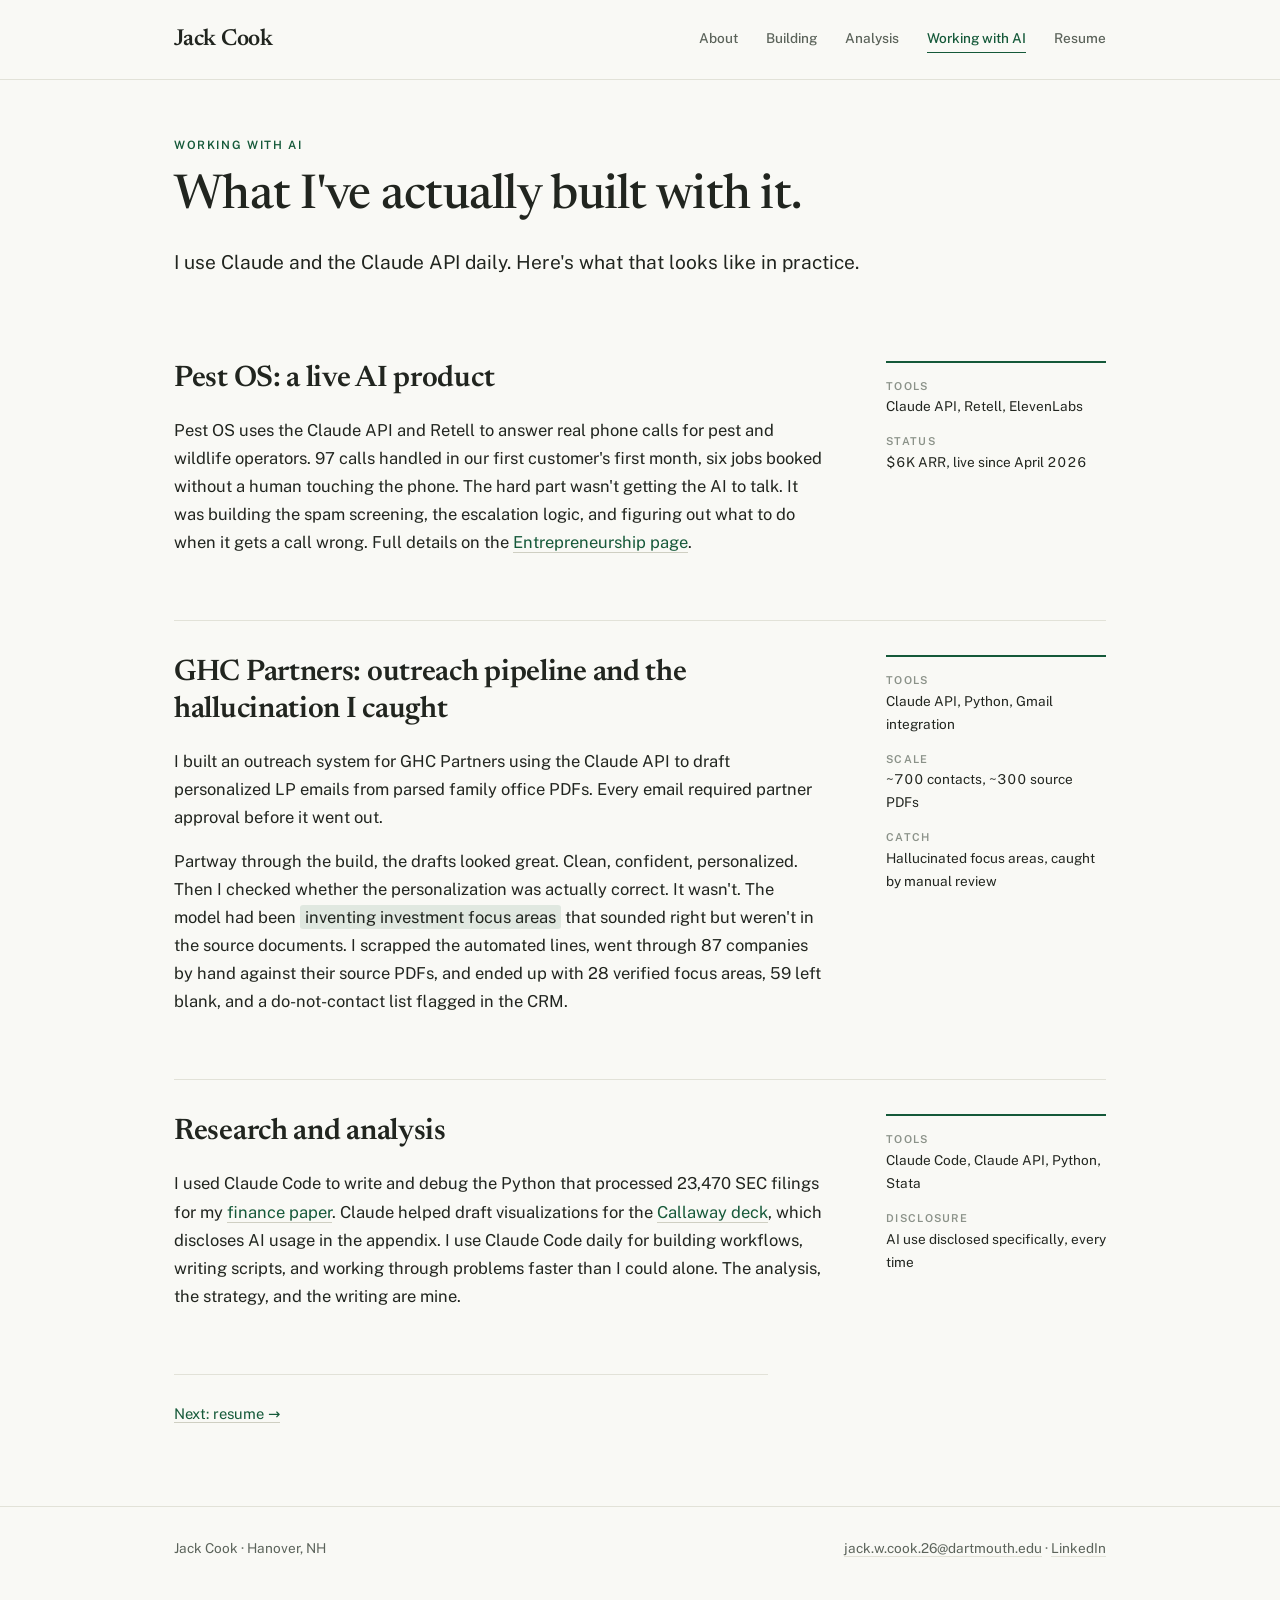
==== ai.html @ 406dd0a4 "Add scroll-reveal animations and recalibrate bold/highlight usage - New animation system: Intersecti" ====
<!DOCTYPE html>
<html lang="en">
<head>
<meta charset="UTF-8">
<meta name="viewport" content="width=device-width, initial-scale=1.0">
<title>Working with AI &middot; Jack Cook</title>
<meta name="description" content="How Jack Cook builds with AI, works with it, and thinks about deploying it: products, workflows, and judgment.">
<link rel="preconnect" href="https://fonts.googleapis.com">
<link rel="preconnect" href="https://fonts.gstatic.com" crossorigin>
<link href="https://fonts.googleapis.com/css2?family=Newsreader:opsz,wght@6..72,400;6..72,500;6..72,600&family=Public+Sans:wght@400;500;600&display=swap" rel="stylesheet">
<link rel="stylesheet" href="styles.css?v=11">
<script>document.documentElement.classList.add('js')</script>
</head>
<body>

<header class="site">
  <div class="site-inner">
    <a class="brand" href="index.html">Jack Cook</a>
    <nav class="main" aria-label="Main">
      <a href="index.html">About</a>
      <a href="building.html">Building</a>
      <a href="analysis.html">Analysis</a>
      <a href="ai.html" aria-current="page">Working with AI</a>
      <a href="resume.html">Resume</a>
    </nav>
  </div>
</header>

<main>
  <div class="wrap">

    <section>
      <p class="eyebrow">Working with AI</p>
      <h1>What I've actually built with it.</h1>
      <p class="lede">I use Claude and the Claude API daily. Here's what that looks like in practice.</p>
    </section>

    <section class="project reveal">
      <div class="body">
        <h2>Pest OS: a live AI product</h2>
        <p>Pest OS uses the Claude API and Retell to answer real phone calls for pest and wildlife operators. 97 calls handled in our first customer's first month, six jobs booked without a human touching the phone. The hard part wasn't getting the AI to talk. It was building the spam screening, the escalation logic, and figuring out what to do when it gets a call wrong. Full details on the <a href="building.html">Entrepreneurship page</a>.</p>
      </div>
      <dl class="facts">
        <dt>Tools</dt><dd>Claude API, Retell, ElevenLabs</dd>
        <dt>Status</dt><dd>$6K ARR, live since April 2026</dd>
      </dl>
    </section>

    <section class="project reveal">
      <div class="body">
        <h2>GHC Partners: outreach pipeline and the hallucination I caught</h2>
        <p>I built an outreach system for GHC Partners using the Claude API to draft personalized LP emails from parsed family office PDFs. Every email required partner approval before it went out.</p>
        <p>Partway through the build, the drafts looked great. Clean, confident, personalized. Then I checked whether the personalization was actually correct. It wasn't. The model had been <mark>inventing investment focus areas</mark> that sounded right but weren't in the source documents. I scrapped the automated lines, went through 87 companies by hand against their source PDFs, and ended up with 28 verified focus areas, 59 left blank, and a do-not-contact list flagged in the CRM.</p>
      </div>
      <dl class="facts">
        <dt>Tools</dt><dd>Claude API, Python, Gmail integration</dd>
        <dt>Scale</dt><dd>~700 contacts, ~300 source PDFs</dd>
        <dt>Catch</dt><dd>Hallucinated focus areas, caught by manual review</dd>
      </dl>
    </section>

    <section class="project reveal">
      <div class="body">
        <h2>Research and analysis</h2>
        <p>I used Claude Code to write and debug the Python that processed 23,470 SEC filings for my <a href="analysis.html">finance paper</a>. Claude helped draft visualizations for the <a href="analysis.html#callaway">Callaway deck</a>, which discloses AI usage in the appendix. I use Claude Code daily for building workflows, writing scripts, and working through problems faster than I could alone. The analysis, the strategy, and the writing are mine.</p>
      </div>
      <dl class="facts">
        <dt>Tools</dt><dd>Claude Code, Claude API, Python, Stata</dd>
        <dt>Disclosure</dt><dd>AI use disclosed specifically, every time</dd>
      </dl>
    </section>

    <p class="next"><a href="resume.html">Next: resume &rarr;</a></p>

  </div>
</main>

<footer class="site">
  <div class="foot-inner">
    <span>Jack Cook &middot; Hanover, NH</span>
    <span><a href="mailto:jack.w.cook.26@dartmouth.edu">jack.w.cook.26@dartmouth.edu</a> &middot; <a href="https://www.linkedin.com/in/jack-w-cook">LinkedIn</a></span>
  </div>
</footer>

<script src="main.js"></script>
</body>
</html>
---- styles.css ----
/* Jack Cook portfolio - shared styles */

:root{
  --paper:#F9F9F5;
  --paper-2:#F1F1EA;
  --ink:#21251F;
  --dim:#5B635A;
  --faint:#8B9289;
  --line:#E2E2D8;
  --line-strong:#CFCFC2;
  --green:#155939;
  --green-dark:#0F4129;
  --green-tint:rgba(21,89,57,.07);
  --serif:'Newsreader',Georgia,'Times New Roman',serif;
  --sans:'Public Sans',-apple-system,system-ui,sans-serif;
  --maxw:980px;
  --prose:66ch;
}

*{box-sizing:border-box;margin:0;padding:0}
html{-webkit-text-size-adjust:100%}
body{
  background:var(--paper);
  color:var(--ink);
  font-family:var(--sans);
  font-size:16.5px;
  line-height:1.7;
  -webkit-font-smoothing:antialiased;
}
::selection{background:var(--green-tint);color:var(--ink)}
img{display:block;max-width:100%}
a{color:var(--green);text-decoration:none;border-bottom:1px solid var(--line-strong);transition:border-color .15s,color .15s}
a:hover{color:var(--green-dark);border-bottom-color:var(--green)}
a:focus-visible{outline:2px solid var(--green);outline-offset:3px;border-radius:2px}

.wrap{max-width:var(--maxw);margin:0 auto;padding:0 24px}

/* ---------- header ---------- */
header.site{
  border-bottom:1px solid var(--line);
  background:var(--paper);
}
.site-inner{
  max-width:var(--maxw);margin:0 auto;padding:20px 24px;
  display:flex;align-items:center;justify-content:space-between;gap:16px;flex-wrap:wrap;
}
.brand{
  font-family:var(--serif);font-weight:600;font-size:1.45rem;letter-spacing:-.01em;
  color:var(--ink);border-bottom:none;
}
.brand:hover{color:var(--green-dark)}
nav.main{display:flex;gap:clamp(14px,3vw,28px);flex-wrap:wrap}
nav.main a{
  font-size:.85rem;font-weight:500;color:var(--dim);
  border-bottom:1px solid transparent;padding-bottom:2px;
}
nav.main a:hover{color:var(--ink);border-bottom-color:var(--line-strong)}
nav.main a[aria-current="page"]{color:var(--green);border-bottom-color:var(--green)}

/* ---------- structure ---------- */
main{padding:clamp(36px,5vw,56px) 0 32px}
section{margin-bottom:clamp(32px,4vw,48px)}
.eyebrow{
  font-size:.72rem;font-weight:600;letter-spacing:.14em;text-transform:uppercase;
  color:var(--green);margin-bottom:14px;
}
h1{
  font-family:var(--serif);font-weight:500;letter-spacing:-.015em;
  font-size:clamp(2rem,4.6vw,3rem);line-height:1.15;max-width:22ch;
  text-wrap:balance;
}
h2{
  font-family:var(--serif);font-weight:600;letter-spacing:-.01em;
  font-size:clamp(1.45rem,2.6vw,1.85rem);line-height:1.25;margin-bottom:18px;
}
h3{
  font-family:var(--sans);font-weight:600;font-size:1.02rem;margin:28px 0 8px;
}
p{max-width:var(--prose);margin-bottom:16px}
p.lede{
  font-size:clamp(1.05rem,1.6vw,1.2rem);color:var(--ink);line-height:1.65;
  margin-top:22px;
}
.muted{color:var(--dim)}
.small{font-size:.85rem;color:var(--dim)}
.section-sub{
  font-family:var(--serif);font-size:.95rem;font-style:italic;
  color:var(--dim);line-height:1.5;margin-top:-12px;margin-bottom:20px;
}
mark,.highlight{
  background:rgba(21,89,57,.11);color:var(--ink);
  padding:2px 5px;border-radius:3px;
  font-style:normal;font-weight:inherit;
}

hr.rule{border:none;border-top:1px solid var(--line);margin:8px 0}

/* ---------- about grid (professional + interests) ---------- */
.about-grid{
  display:grid;grid-template-columns:1fr 1fr;
  gap:clamp(28px,5vw,56px);
  margin-bottom:clamp(32px,4vw,48px);
}
.about-grid section{margin-bottom:0}
.about-grid p{max-width:none}

/* ---------- hero with headshot ---------- */
.hero-section{
  display:grid;grid-template-columns:1fr auto;gap:clamp(28px,5vw,56px);
  align-items:start;
}
.hero-text{min-width:0}
.headshot-wrap{
  flex-shrink:0;
  width:clamp(160px,20vw,240px);
  margin-top:16px;
}
.headshot{
  width:100%;aspect-ratio:1;object-fit:cover;
  border-radius:50%;
  border:3px solid var(--line);
  background:var(--paper-2);
}

/* ---------- slideshow ---------- */
.slideshow{
  position:relative;
  max-width:720px;
  margin:0 auto;
}
.slideshow-track{
  position:relative;
  overflow:hidden;
  border-radius:6px;
  border:1px solid var(--line);
  background:var(--paper-2);
}
.slide{
  display:none;
  animation:fadeIn .5s ease;
}
.slide.active{display:block}
.slide img{
  width:100%;aspect-ratio:3/2;object-fit:cover;
  display:block;
}
.slide figcaption{
  padding:12px 18px;
  font-size:.82rem;color:var(--dim);
  background:var(--paper);
  border-top:1px solid var(--line);
}
@keyframes fadeIn{
  from{opacity:0}
  to{opacity:1}
}
.slideshow-controls{
  display:flex;align-items:center;justify-content:center;
  gap:14px;margin-top:14px;
}
.slide-btn{
  background:none;border:1px solid var(--line-strong);
  width:36px;height:36px;min-width:36px;min-height:36px;border-radius:50%;
  color:var(--dim);cursor:pointer;
  display:inline-flex;align-items:center;justify-content:center;
  padding:0;margin:0;
  line-height:1;font-size:0;
  vertical-align:middle;
  flex-shrink:0;
  transition:border-color .15s,color .15s;
}
.slide-btn svg{display:block;flex-shrink:0}
.slide-btn:hover{border-color:var(--green);color:var(--green)}
.slide-dots{display:flex;gap:8px;align-items:center}
.dot{
  width:8px;height:8px;border-radius:50%;
  background:var(--line-strong);border:none;
  cursor:pointer;padding:0;
  line-height:0;font-size:0;
  transition:background .15s;
}
.dot.active{background:var(--green)}

/* ---------- project blocks with fact rail ---------- */
.project{
  display:grid;grid-template-columns:minmax(0,1fr) 220px;gap:clamp(28px,5vw,64px);
  padding-top:34px;
}
.project + .project{margin-top:40px;border-top:1px solid var(--line)}
.project .body{min-width:0}
.facts{
  align-self:start;
  border-top:2px solid var(--green);
  padding-top:14px;
  font-size:.85rem;
}
.facts dt{
  font-size:.68rem;font-weight:600;letter-spacing:.12em;text-transform:uppercase;
  color:var(--faint);margin-top:14px;
}
.facts dt:first-child{margin-top:0}
.facts dd{color:var(--ink);font-variant-numeric:tabular-nums}

/* ---------- project header ---------- */
.project-header{
  display:flex;align-items:center;gap:14px;flex-wrap:wrap;
  margin-bottom:8px;
}
.project-header h2{margin-bottom:0}
.project-badge{
  display:inline-block;
  font-size:.68rem;font-weight:600;letter-spacing:.08em;text-transform:uppercase;
  color:var(--green);
  background:var(--green-tint);
  padding:4px 10px;border-radius:3px;
}
.project-tagline{
  font-family:var(--serif);font-size:1.1rem;
  color:var(--dim);line-height:1.5;
  margin-bottom:20px;max-width:var(--prose);
}

/* ---------- feature image ---------- */
.feature-image{
  margin:28px 0;max-width:640px;
}
.feature-image img{
  width:100%;max-height:360px;object-fit:cover;
  border-radius:6px;
  border:1px solid var(--line);
  background:var(--paper-2);
}
.feature-image figcaption{
  font-size:.78rem;color:var(--dim);margin-top:8px;
  font-style:italic;
}

/* ---------- flow diagram ---------- */
.flow-diagram{
  margin:32px 0;padding:24px;
  background:var(--paper-2);border:1px solid var(--line);border-radius:6px;
}
.flow-diagram h3{margin:0 0 18px;font-size:.92rem}
.flow-steps{
  display:flex;align-items:flex-start;gap:0;
  overflow-x:auto;
}
.flow-step{
  flex:1;min-width:120px;text-align:center;
  padding:0 8px;
}
.flow-icon{
  width:36px;height:36px;border-radius:50%;
  background:var(--green);color:#fff;
  font-weight:600;font-size:.85rem;
  display:flex;align-items:center;justify-content:center;
  margin:0 auto 8px;
}
.flow-label{
  font-weight:600;font-size:.85rem;
  margin-bottom:4px;
}
.flow-detail{
  font-size:.75rem;color:var(--dim);line-height:1.4;
}
.flow-arrow{
  color:var(--faint);font-size:1.2rem;
  display:flex;align-items:center;
  padding-top:6px;flex-shrink:0;
}

/* ---------- bar chart ---------- */
.call-breakdown{
  margin:32px 0;padding:24px;
  background:var(--paper-2);border:1px solid var(--line);border-radius:6px;
}
.call-breakdown h3{margin:0 0 16px;font-size:.92rem}
.bar-chart{display:flex;flex-direction:column;gap:8px;margin-bottom:16px}
.bar-row{
  display:grid;grid-template-columns:140px 1fr 36px;
  align-items:center;gap:10px;
}
.bar-label{font-size:.78rem;color:var(--dim);text-align:right}
.bar-track{
  height:18px;background:var(--line);border-radius:3px;
  overflow:hidden;
}
.bar-fill{
  height:100%;background:var(--green);border-radius:3px;
  min-width:4px;
  transition:width .6s ease;
}
.bar-fill.booked{background:#2a7d4f}
.bar-fill.miss{background:#b5543a}
.bar-n{
  font-size:.78rem;font-weight:600;
  font-variant-numeric:tabular-nums;
  color:var(--ink);
}

/* ---------- differentiator cards ---------- */
.differentiators{margin-bottom:clamp(32px,4vw,48px)}
.diff-grid{
  display:grid;grid-template-columns:1fr 1fr;gap:18px;
  margin-top:8px;
}
.diff-card{
  padding:24px;
  background:var(--paper-2);border:1px solid var(--line);border-radius:6px;
  transition:border-color .2s,transform .25s ease,box-shadow .25s ease;
}
.diff-card:hover{
  border-color:var(--green);
  transform:translateY(-3px);
  box-shadow:0 6px 18px rgba(0,0,0,.06);
}
.diff-card h3{margin:0 0 8px;font-size:.95rem}
.diff-card p{font-size:.88rem;color:var(--dim);margin-bottom:0;line-height:1.55}

/* ---------- lists ---------- */
ul.plain{list-style:none;max-width:var(--prose)}
ul.plain li{
  padding:10px 0;border-bottom:1px solid var(--line);
}
ul.plain li:last-child{border-bottom:none}
ol.steps{max-width:var(--prose);margin:0 0 16px 20px}
ol.steps li{margin-bottom:10px}

/* ---------- pull quote ---------- */
blockquote{
  max-width:var(--prose);margin:26px 0;padding:4px 0 4px 22px;
  border-left:2px solid var(--green);
  font-family:var(--serif);font-size:1.08rem;line-height:1.6;color:var(--ink);
}
blockquote footer{
  font-family:var(--sans);font-size:.8rem;color:var(--dim);margin-top:10px;
}
blockquote.featured-quote{
  font-size:clamp(1.2rem,2vw,1.45rem);line-height:1.5;
  padding:20px 0 20px 28px;
  border-left:3px solid var(--green);
  margin:32px 0;
}
blockquote.featured-quote strong{
  color:var(--ink);font-weight:600;
}

/* ---------- doc links ---------- */
.doc{
  display:inline-block;margin-top:6px;
  font-weight:600;font-size:.92rem;
  border-bottom:1px solid var(--green);
}
.doc-big{
  font-size:.85rem;
  margin:0;
  padding:8px 18px;
  background:var(--green);color:#fff;
  border:none;border-radius:6px;
  transition:background .15s;
  font-weight:600;letter-spacing:.02em;
}
.doc-big:hover{background:var(--green-dark);color:#fff;border-bottom:none}

/* ---------- stat strip ---------- */
.stats{
  display:grid;grid-template-columns:repeat(auto-fit,minmax(150px,1fr));
  gap:1px;background:var(--line);border:1px solid var(--line);
  margin:26px 0;max-width:760px;
}
.stats div{background:var(--paper);padding:16px 18px}
.stats .n{
  font-family:var(--serif);font-size:1.5rem;font-weight:600;
  font-variant-numeric:tabular-nums;display:block;
}
.stats .l{font-size:.78rem;color:var(--dim);line-height:1.4;display:block;margin-top:2px}

/* ---------- photos ---------- */
.photos{
  display:grid;grid-template-columns:repeat(auto-fit,minmax(220px,1fr));
  gap:14px;margin-top:28px;
}
.photos figure{margin:0}
.photos img{
  width:100%;aspect-ratio:4/5;object-fit:cover;
  background:var(--paper-2);border:1px solid var(--line);
}
.photos figcaption{font-size:.78rem;color:var(--dim);margin-top:6px}

/* ---------- footer ---------- */
footer.site{
  border-top:1px solid var(--line);margin-top:32px;
  padding:30px 0 44px;
}
.foot-inner{
  max-width:var(--maxw);margin:0 auto;padding:0 24px;
  display:flex;justify-content:space-between;gap:18px;flex-wrap:wrap;
  font-size:.85rem;color:var(--dim);
}
.foot-inner a{color:var(--dim);border-bottom-color:var(--line)}
.foot-inner a:hover{color:var(--green-dark)}

/* ---------- next-page link ---------- */
p.next{
  margin-top:8px;padding-top:26px;border-top:1px solid var(--line);
  font-size:.92rem;
}

/* ---------- PDF preview ---------- */
.pdf-preview{
  margin:24px 0;border:1px solid var(--line);border-radius:6px;
  overflow:hidden;background:var(--paper-2);
}
.pdf-preview iframe{
  width:100%;height:600px;border:none;display:block;
}
.pdf-preview-label{
  padding:10px 18px;font-size:.78rem;color:var(--dim);
  border-top:1px solid var(--line);background:var(--paper);
}

/* ---------- scroll reveal ---------- */
.js .reveal{
  opacity:0;transform:translateY(26px);
  transition:opacity .7s ease-out,transform .7s ease-out;
}
.js .reveal.in-view{
  opacity:1;transform:translateY(0);
}
.js .stagger > *{
  opacity:0;transform:translateY(18px);
  transition:opacity .5s ease-out,transform .5s ease-out;
}
.js .stagger.in-view > *{opacity:1;transform:translateY(0)}
.js .stagger.in-view > :nth-child(1){transition-delay:.05s}
.js .stagger.in-view > :nth-child(2){transition-delay:.12s}
.js .stagger.in-view > :nth-child(3){transition-delay:.19s}
.js .stagger.in-view > :nth-child(4){transition-delay:.26s}
.js .stagger.in-view > :nth-child(5){transition-delay:.33s}
.js .stagger.in-view > :nth-child(6){transition-delay:.4s}
.js .stagger.in-view > :nth-child(7){transition-delay:.47s}

/* Hero entrance (auto-play on load) */
.hero-enter{animation:heroFade .8s ease-out both}
@keyframes heroFade{
  from{opacity:0;transform:translateY(20px)}
  to{opacity:1;transform:translateY(0)}
}
.headshot-enter{animation:headPop .9s ease-out .15s both}
@keyframes headPop{
  from{opacity:0;transform:scale(.88)}
  to{opacity:1;transform:scale(1)}
}

/* ---------- responsive ---------- */
@media (max-width:760px){
  .hero-section{grid-template-columns:1fr;text-align:left}
  .headshot-wrap{
    width:120px;margin:0 auto 20px;
    order:-1;
  }
  .project{grid-template-columns:1fr}
  .facts{
    border-top:1px solid var(--line);padding-top:16px;
    display:grid;grid-template-columns:1fr 1fr;gap:0 18px;
  }
  .facts dt{margin-top:12px}
  .about-grid{grid-template-columns:1fr}
  .diff-grid{grid-template-columns:1fr}
  .flow-steps{flex-wrap:wrap;gap:8px}
  .flow-arrow{display:none}
  .flow-step{min-width:0;flex:1 1 45%}
  .bar-row{grid-template-columns:100px 1fr 30px}
}

@media (prefers-reduced-motion:reduce){
  *{transition:none !important;animation:none !important}
  .js .reveal,.js .stagger > *{opacity:1 !important;transform:none !important}
}
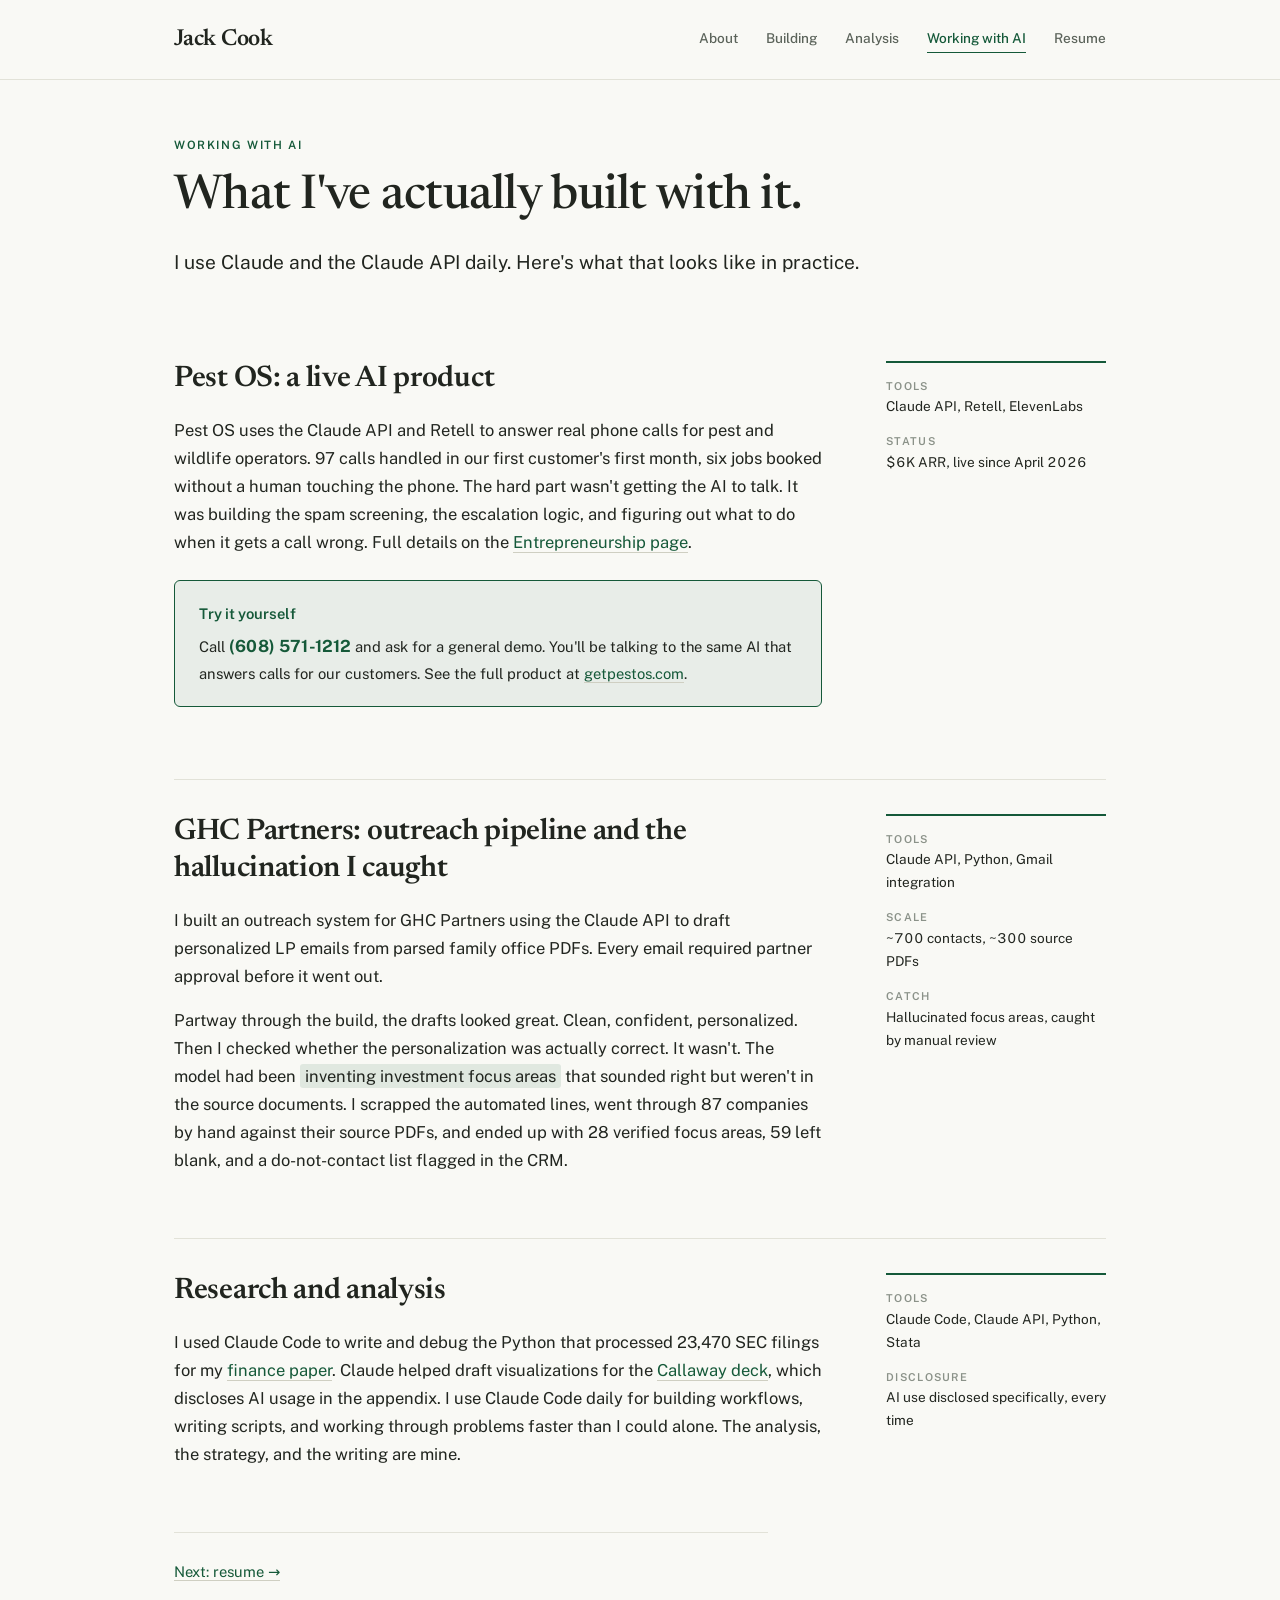
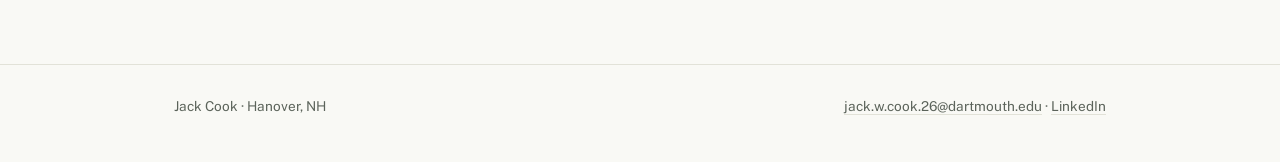
==== commit 765f3ea1: "Add live demo CTA to AI page with phone number and Pest OS link Call (608) 571-1212 for a general de" ====
--- a/ai.html
+++ b/ai.html
@@ -8,7 +8,7 @@
 <link rel="preconnect" href="https://fonts.googleapis.com">
 <link rel="preconnect" href="https://fonts.gstatic.com" crossorigin>
 <link href="https://fonts.googleapis.com/css2?family=Newsreader:opsz,wght@6..72,400;6..72,500;6..72,600&family=Public+Sans:wght@400;500;600&display=swap" rel="stylesheet">
-<link rel="stylesheet" href="styles.css?v=11">
+<link rel="stylesheet" href="styles.css?v=12">
 <script>document.documentElement.classList.add('js')</script>
 </head>
 <body>
@@ -39,6 +39,10 @@
       <div class="body">
         <h2>Pest OS: a live AI product</h2>
         <p>Pest OS uses the Claude API and Retell to answer real phone calls for pest and wildlife operators. 97 calls handled in our first customer's first month, six jobs booked without a human touching the phone. The hard part wasn't getting the AI to talk. It was building the spam screening, the escalation logic, and figuring out what to do when it gets a call wrong. Full details on the <a href="building.html">Entrepreneurship page</a>.</p>
+        <div class="try-it">
+          <h3>Try it yourself</h3>
+          <p>Call <a href="tel:+16085711212"><strong>(608) 571-1212</strong></a> and ask for a general demo. You'll be talking to the same AI that answers calls for our customers. See the full product at <a href="https://www.getpestos.com" target="_blank" rel="noopener">getpestos.com</a>.</p>
+        </div>
       </div>
       <dl class="facts">
         <dt>Tools</dt><dd>Claude API, Retell, ElevenLabs</dd>
--- a/styles.css
+++ b/styles.css
@@ -233,6 +233,17 @@
 .feature-image figcaption{
   font-size:.78rem;color:var(--dim);margin-top:8px;
   font-style:italic;
+}
+
+/* ---------- try-it CTA ---------- */
+.try-it{
+  margin:24px 0;padding:20px 24px;
+  background:var(--green-tint);border:1px solid var(--green);border-radius:6px;
+}
+.try-it h3{margin:0 0 6px;font-size:.92rem;color:var(--green)}
+.try-it p{font-size:.92rem;margin-bottom:0}
+.try-it a[href^="tel"]{
+  border-bottom:none;font-size:1.05rem;letter-spacing:.01em;
 }
 
 /* ---------- flow diagram ---------- */
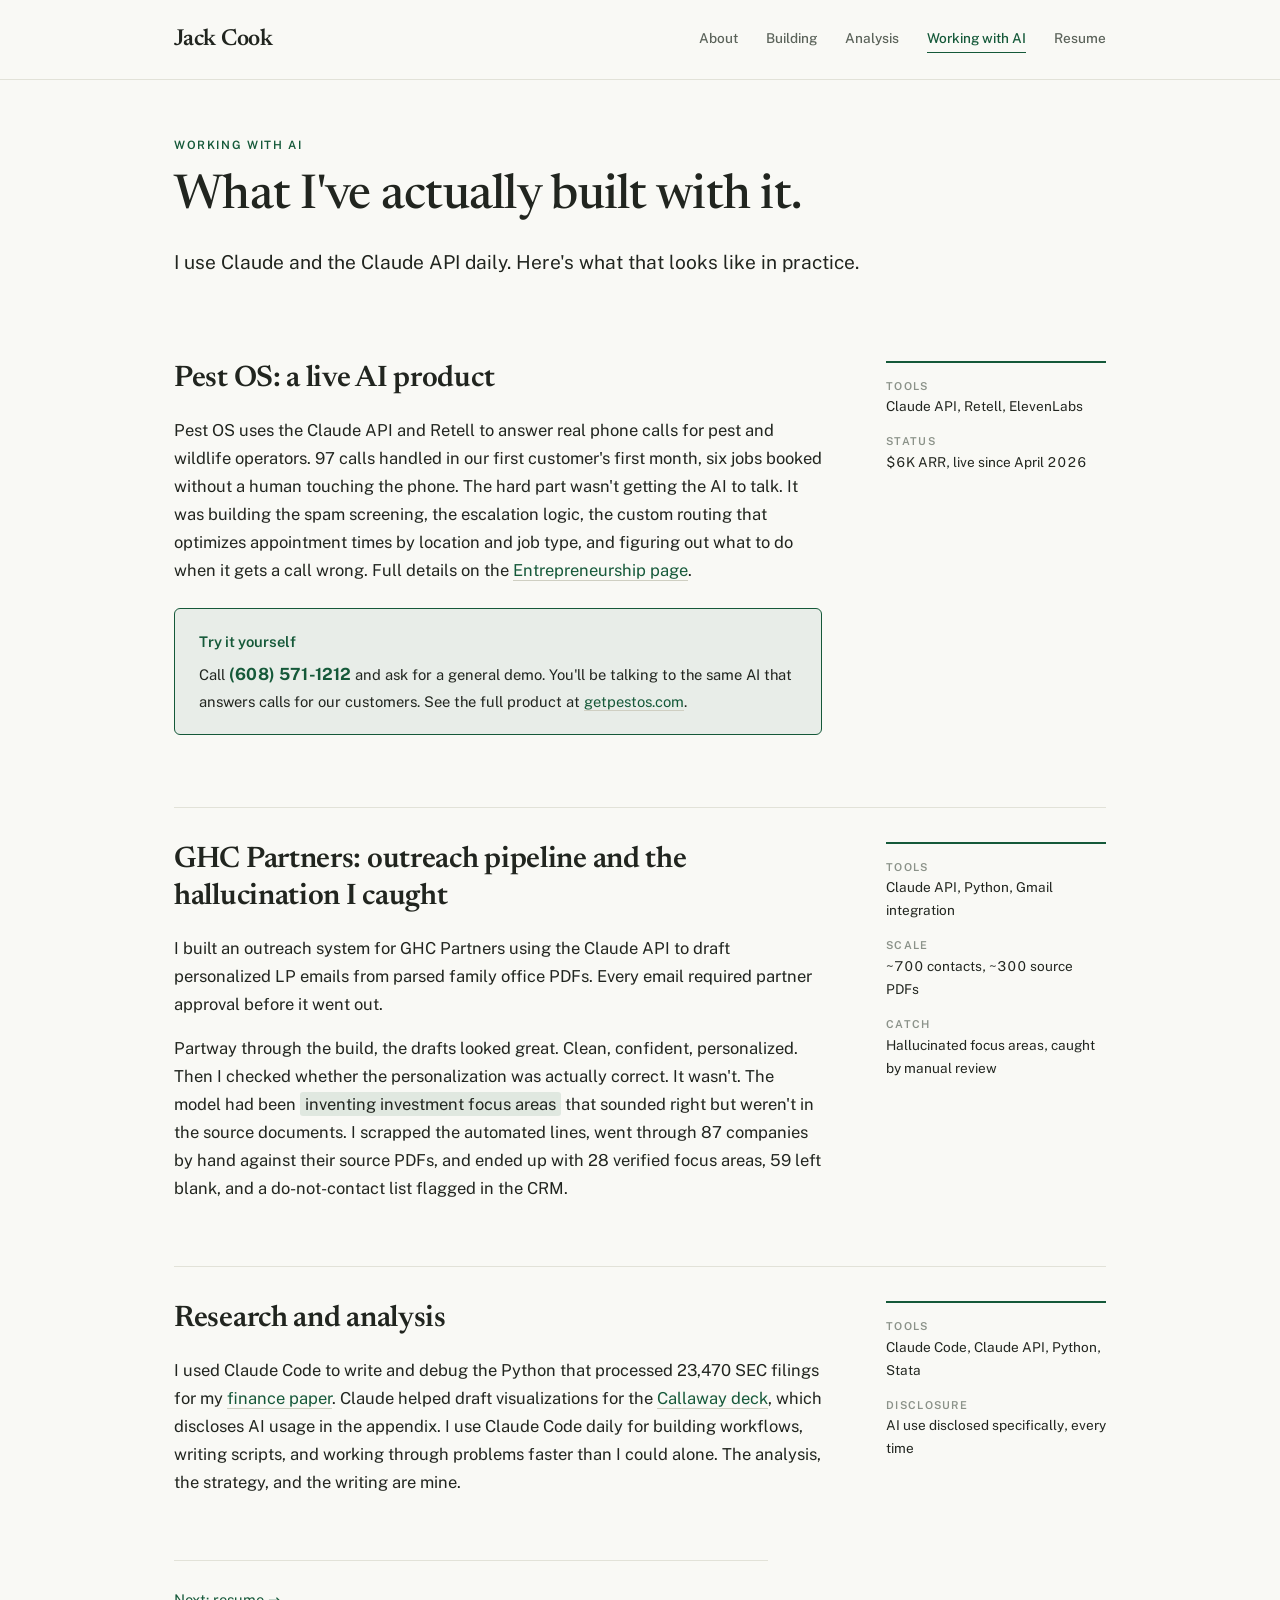
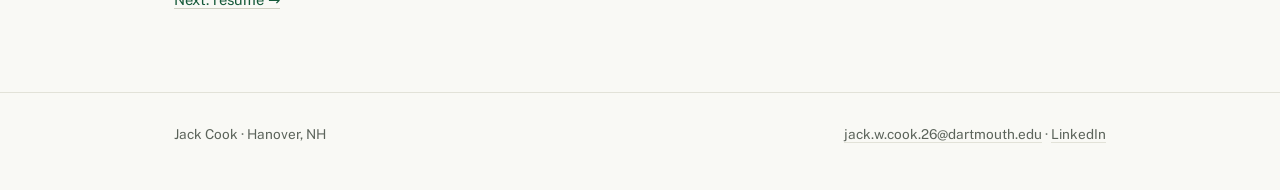
==== commit f0caba36: "Mention custom routing and intelligent booking on AI page Co-Authored-By: Claude Opus 4.6 <noreply@a" ====
--- a/ai.html
+++ b/ai.html
@@ -38,7 +38,7 @@
     <section class="project reveal">
       <div class="body">
         <h2>Pest OS: a live AI product</h2>
-        <p>Pest OS uses the Claude API and Retell to answer real phone calls for pest and wildlife operators. 97 calls handled in our first customer's first month, six jobs booked without a human touching the phone. The hard part wasn't getting the AI to talk. It was building the spam screening, the escalation logic, and figuring out what to do when it gets a call wrong. Full details on the <a href="building.html">Entrepreneurship page</a>.</p>
+        <p>Pest OS uses the Claude API and Retell to answer real phone calls for pest and wildlife operators. 97 calls handled in our first customer's first month, six jobs booked without a human touching the phone. The hard part wasn't getting the AI to talk. It was building the spam screening, the escalation logic, the custom routing that optimizes appointment times by location and job type, and figuring out what to do when it gets a call wrong. Full details on the <a href="building.html">Entrepreneurship page</a>.</p>
         <div class="try-it">
           <h3>Try it yourself</h3>
           <p>Call <a href="tel:+16085711212"><strong>(608) 571-1212</strong></a> and ask for a general demo. You'll be talking to the same AI that answers calls for our customers. See the full product at <a href="https://www.getpestos.com" target="_blank" rel="noopener">getpestos.com</a>.</p>
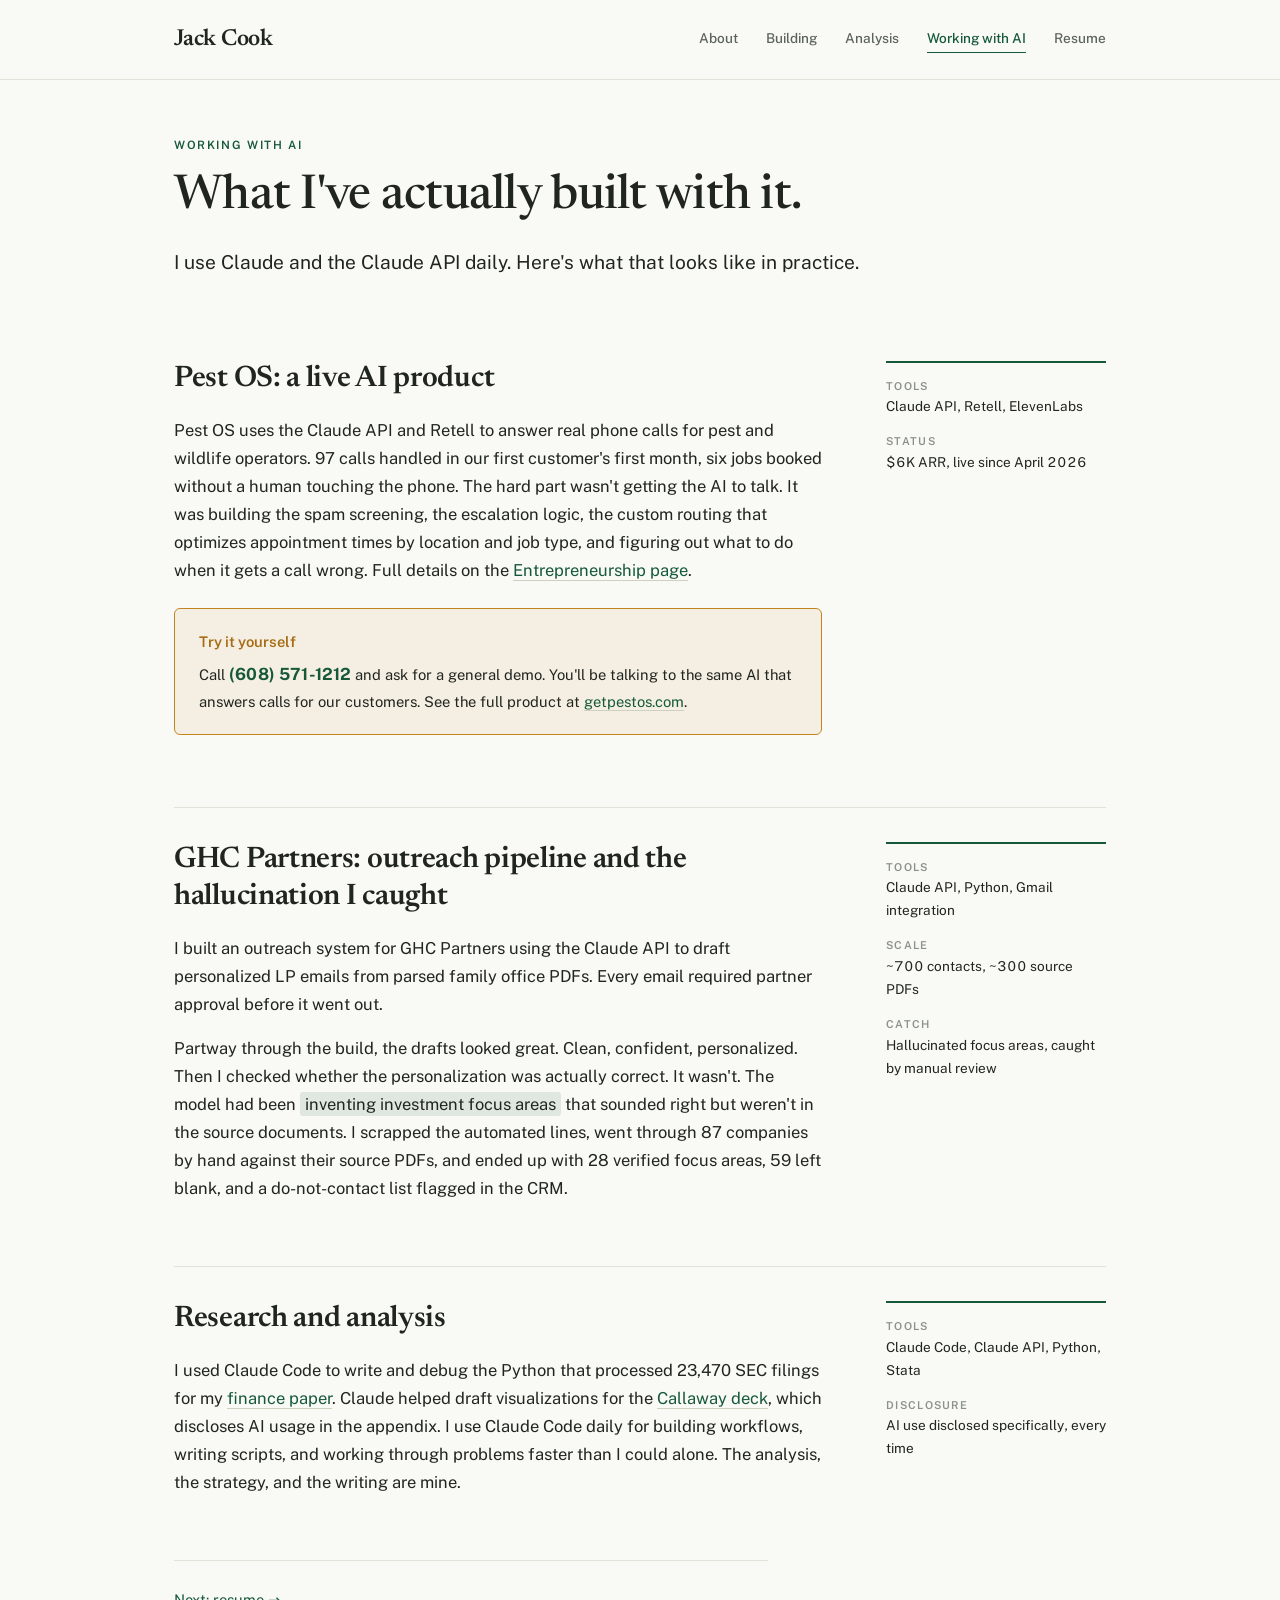
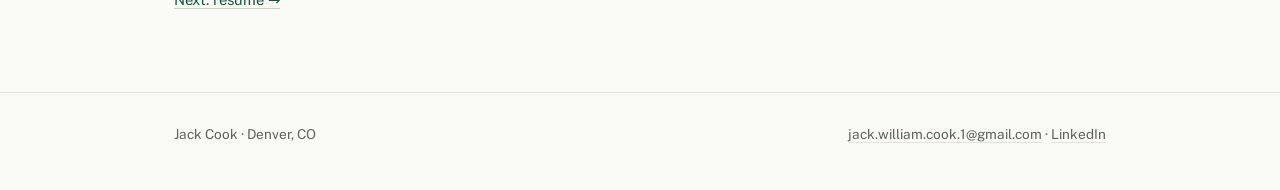
==== commit 4a6e1684: "Site overhaul: accent color, richer animations, tightened copy - New amber accent color for CTAs (ge" ====
--- a/ai.html
+++ b/ai.html
@@ -8,7 +8,7 @@
 <link rel="preconnect" href="https://fonts.googleapis.com">
 <link rel="preconnect" href="https://fonts.gstatic.com" crossorigin>
 <link href="https://fonts.googleapis.com/css2?family=Newsreader:opsz,wght@6..72,400;6..72,500;6..72,600&family=Public+Sans:wght@400;500;600&display=swap" rel="stylesheet">
-<link rel="stylesheet" href="styles.css?v=12">
+<link rel="stylesheet" href="styles.css?v=14">
 <script>document.documentElement.classList.add('js')</script>
 </head>
 <body>
@@ -81,8 +81,8 @@
 
 <footer class="site">
   <div class="foot-inner">
-    <span>Jack Cook &middot; Hanover, NH</span>
-    <span><a href="mailto:jack.w.cook.26@dartmouth.edu">jack.w.cook.26@dartmouth.edu</a> &middot; <a href="https://www.linkedin.com/in/jack-w-cook">LinkedIn</a></span>
+    <span>Jack Cook &middot; Denver, CO</span>
+    <span><a href="mailto:jack.william.cook.1@gmail.com">jack.william.cook.1@gmail.com</a> &middot; <a href="https://www.linkedin.com/in/jack-w-cook">LinkedIn</a></span>
   </div>
 </footer>
 
--- a/styles.css
+++ b/styles.css
@@ -11,6 +11,9 @@
   --green:#155939;
   --green-dark:#0F4129;
   --green-tint:rgba(21,89,57,.07);
+  --accent:#C4841D;
+  --accent-dark:#A66D15;
+  --accent-tint:rgba(196,132,29,.08);
   --serif:'Newsreader',Georgia,'Times New Roman',serif;
   --sans:'Public Sans',-apple-system,system-ui,sans-serif;
   --maxw:980px;
@@ -58,7 +61,11 @@
 nav.main a[aria-current="page"]{color:var(--green);border-bottom-color:var(--green)}
 
 /* ---------- structure ---------- */
-main{padding:clamp(36px,5vw,56px) 0 32px}
+main{
+  padding:clamp(36px,5vw,56px) 0 32px;
+  animation:pageIn .35s ease-out both;
+}
+@keyframes pageIn{from{opacity:0}to{opacity:1}}
 section{margin-bottom:clamp(32px,4vw,48px)}
 .eyebrow{
   font-size:.72rem;font-weight:600;letter-spacing:.14em;text-transform:uppercase;
@@ -238,9 +245,9 @@
 /* ---------- try-it CTA ---------- */
 .try-it{
   margin:24px 0;padding:20px 24px;
-  background:var(--green-tint);border:1px solid var(--green);border-radius:6px;
-}
-.try-it h3{margin:0 0 6px;font-size:.92rem;color:var(--green)}
+  background:var(--accent-tint);border:1px solid var(--accent);border-radius:6px;
+}
+.try-it h3{margin:0 0 6px;font-size:.92rem;color:var(--accent-dark)}
 .try-it p{font-size:.92rem;margin-bottom:0}
 .try-it a[href^="tel"]{
   border-bottom:none;font-size:1.05rem;letter-spacing:.01em;
@@ -299,7 +306,7 @@
 .bar-fill{
   height:100%;background:var(--green);border-radius:3px;
   min-width:4px;
-  transition:width .6s ease;
+  transition:width .8s ease-out;
 }
 .bar-fill.booked{background:#2a7d4f}
 .bar-fill.miss{background:#b5543a}
@@ -366,12 +373,12 @@
   font-size:.85rem;
   margin:0;
   padding:8px 18px;
-  background:var(--green);color:#fff;
+  background:var(--accent);color:#fff;
   border:none;border-radius:6px;
   transition:background .15s;
   font-weight:600;letter-spacing:.02em;
 }
-.doc-big:hover{background:var(--green-dark);color:#fff;border-bottom:none}
+.doc-big:hover{background:var(--accent-dark);color:#fff;border-bottom:none}
 
 /* ---------- stat strip ---------- */
 .stats{
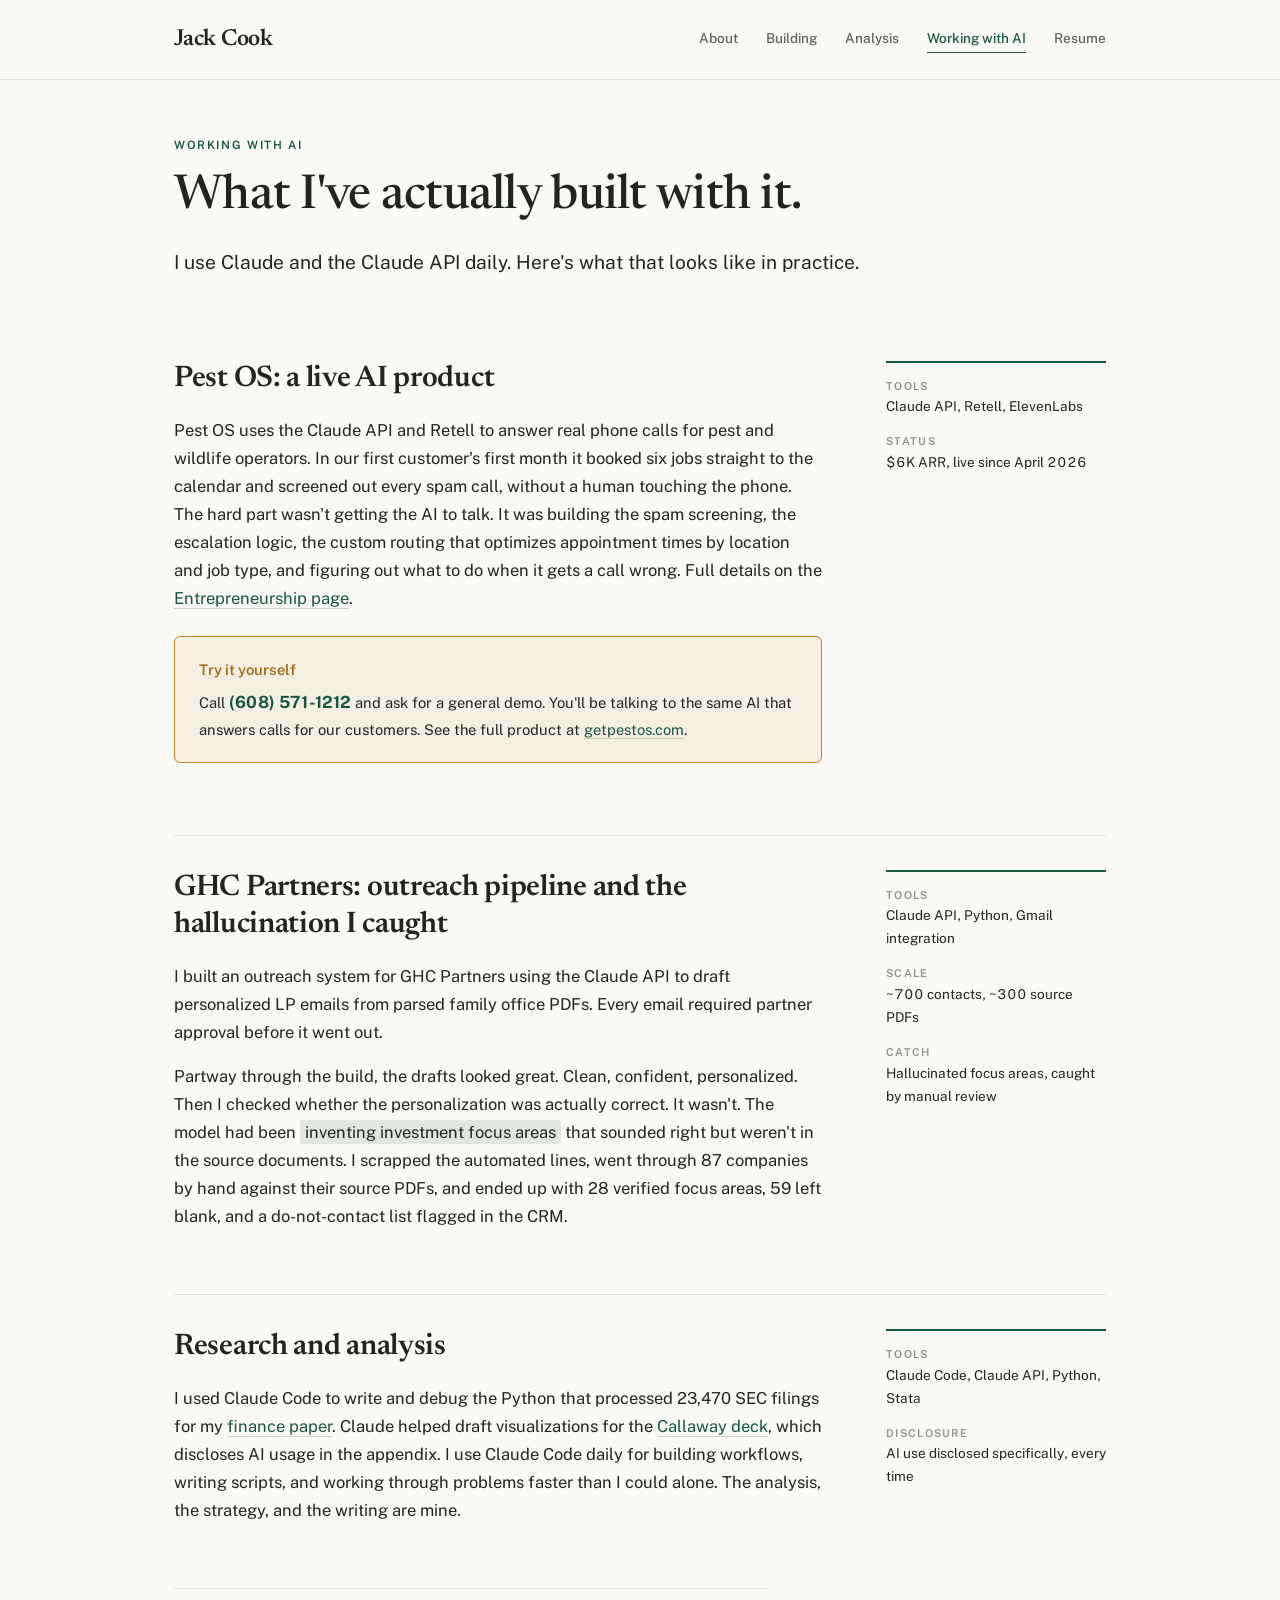
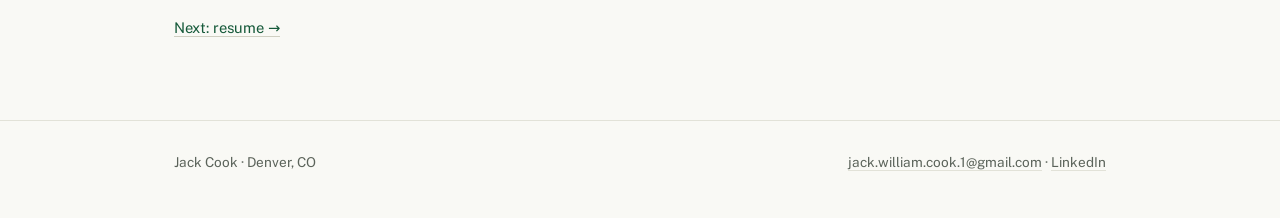
==== commit c2d1abea: "Reframe EWC month-one metrics around outcomes, drop total call count Co-Authored-By: Claude Fable 5 " ====
--- a/ai.html
+++ b/ai.html
@@ -38,7 +38,7 @@
     <section class="project reveal">
       <div class="body">
         <h2>Pest OS: a live AI product</h2>
-        <p>Pest OS uses the Claude API and Retell to answer real phone calls for pest and wildlife operators. 97 calls handled in our first customer's first month, six jobs booked without a human touching the phone. The hard part wasn't getting the AI to talk. It was building the spam screening, the escalation logic, the custom routing that optimizes appointment times by location and job type, and figuring out what to do when it gets a call wrong. Full details on the <a href="building.html">Entrepreneurship page</a>.</p>
+        <p>Pest OS uses the Claude API and Retell to answer real phone calls for pest and wildlife operators. In our first customer's first month it booked six jobs straight to the calendar and screened out every spam call, without a human touching the phone. The hard part wasn't getting the AI to talk. It was building the spam screening, the escalation logic, the custom routing that optimizes appointment times by location and job type, and figuring out what to do when it gets a call wrong. Full details on the <a href="building.html">Entrepreneurship page</a>.</p>
         <div class="try-it">
           <h3>Try it yourself</h3>
           <p>Call <a href="tel:+16085711212"><strong>(608) 571-1212</strong></a> and ask for a general demo. You'll be talking to the same AI that answers calls for our customers. See the full product at <a href="https://www.getpestos.com" target="_blank" rel="noopener">getpestos.com</a>.</p>
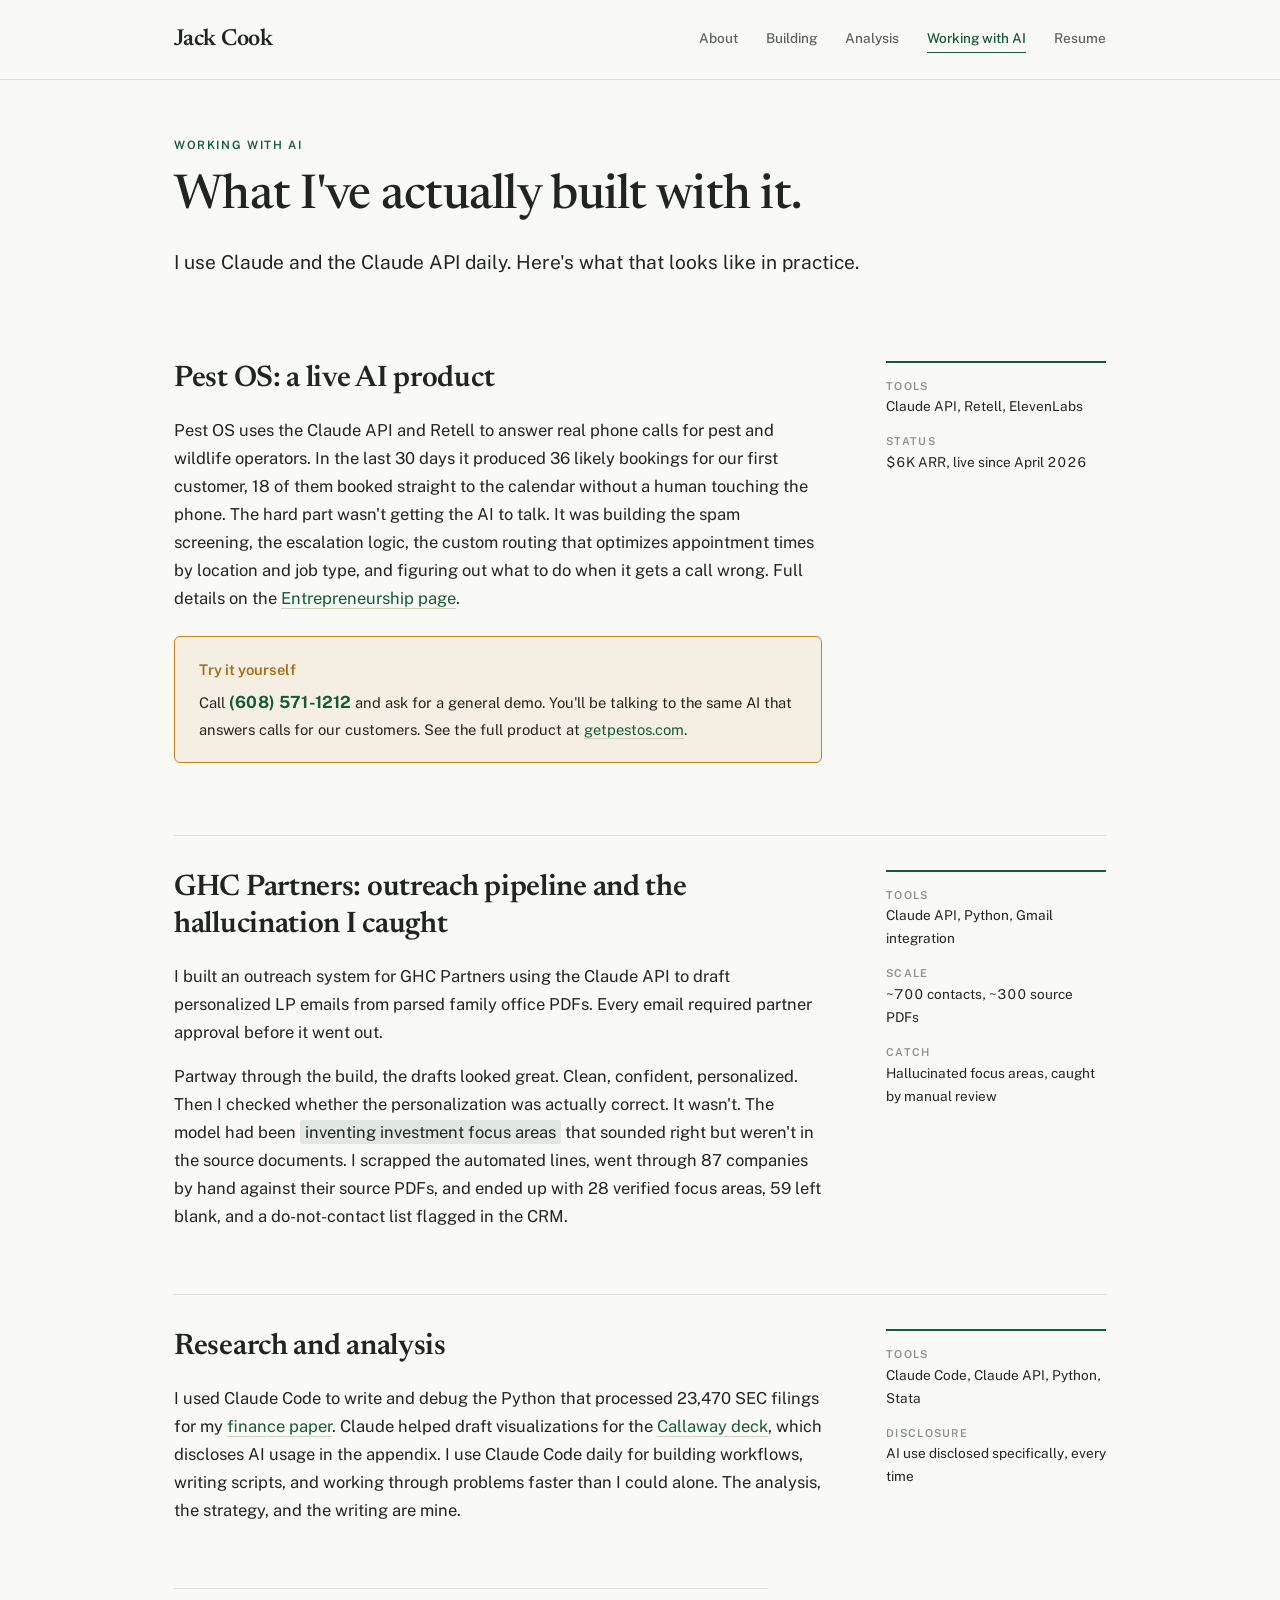
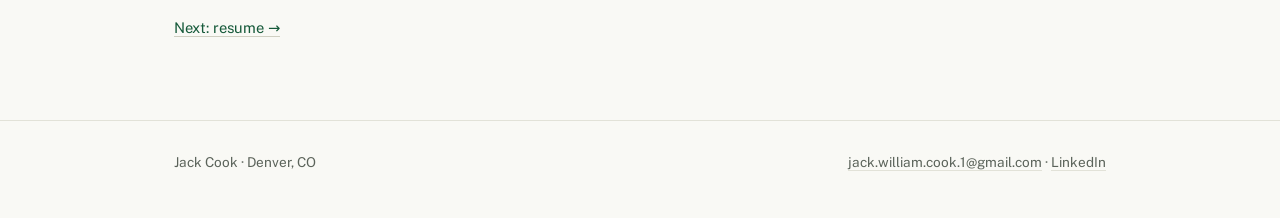
==== commit 214b71a5: "Update EWC metrics from live dashboard (last 30 days); trim quote Co-Authored-By: Claude Fable 5 <no" ====
--- a/ai.html
+++ b/ai.html
@@ -38,7 +38,7 @@
     <section class="project reveal">
       <div class="body">
         <h2>Pest OS: a live AI product</h2>
-        <p>Pest OS uses the Claude API and Retell to answer real phone calls for pest and wildlife operators. In our first customer's first month it booked six jobs straight to the calendar and screened out every spam call, without a human touching the phone. The hard part wasn't getting the AI to talk. It was building the spam screening, the escalation logic, the custom routing that optimizes appointment times by location and job type, and figuring out what to do when it gets a call wrong. Full details on the <a href="building.html">Entrepreneurship page</a>.</p>
+        <p>Pest OS uses the Claude API and Retell to answer real phone calls for pest and wildlife operators. In the last 30 days it produced 36 likely bookings for our first customer, 18 of them booked straight to the calendar without a human touching the phone. The hard part wasn't getting the AI to talk. It was building the spam screening, the escalation logic, the custom routing that optimizes appointment times by location and job type, and figuring out what to do when it gets a call wrong. Full details on the <a href="building.html">Entrepreneurship page</a>.</p>
         <div class="try-it">
           <h3>Try it yourself</h3>
           <p>Call <a href="tel:+16085711212"><strong>(608) 571-1212</strong></a> and ask for a general demo. You'll be talking to the same AI that answers calls for our customers. See the full product at <a href="https://www.getpestos.com" target="_blank" rel="noopener">getpestos.com</a>.</p>
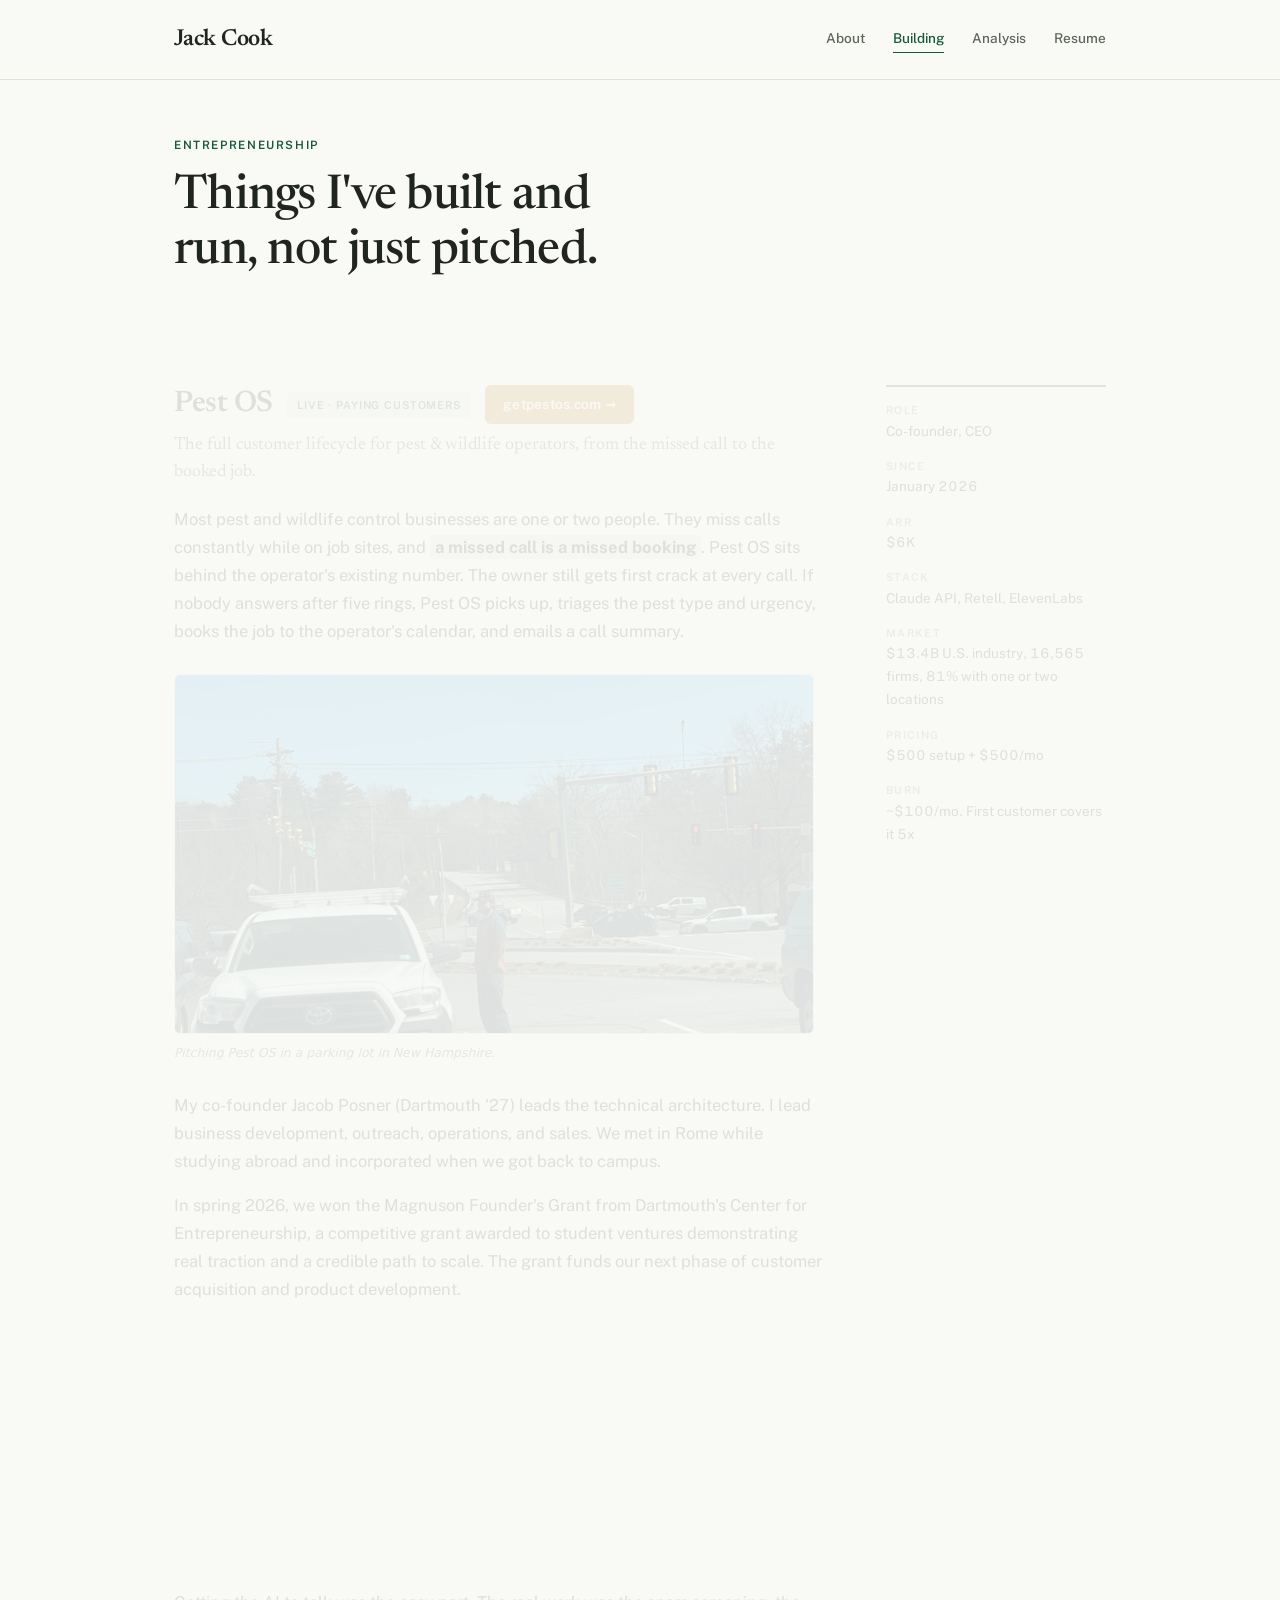
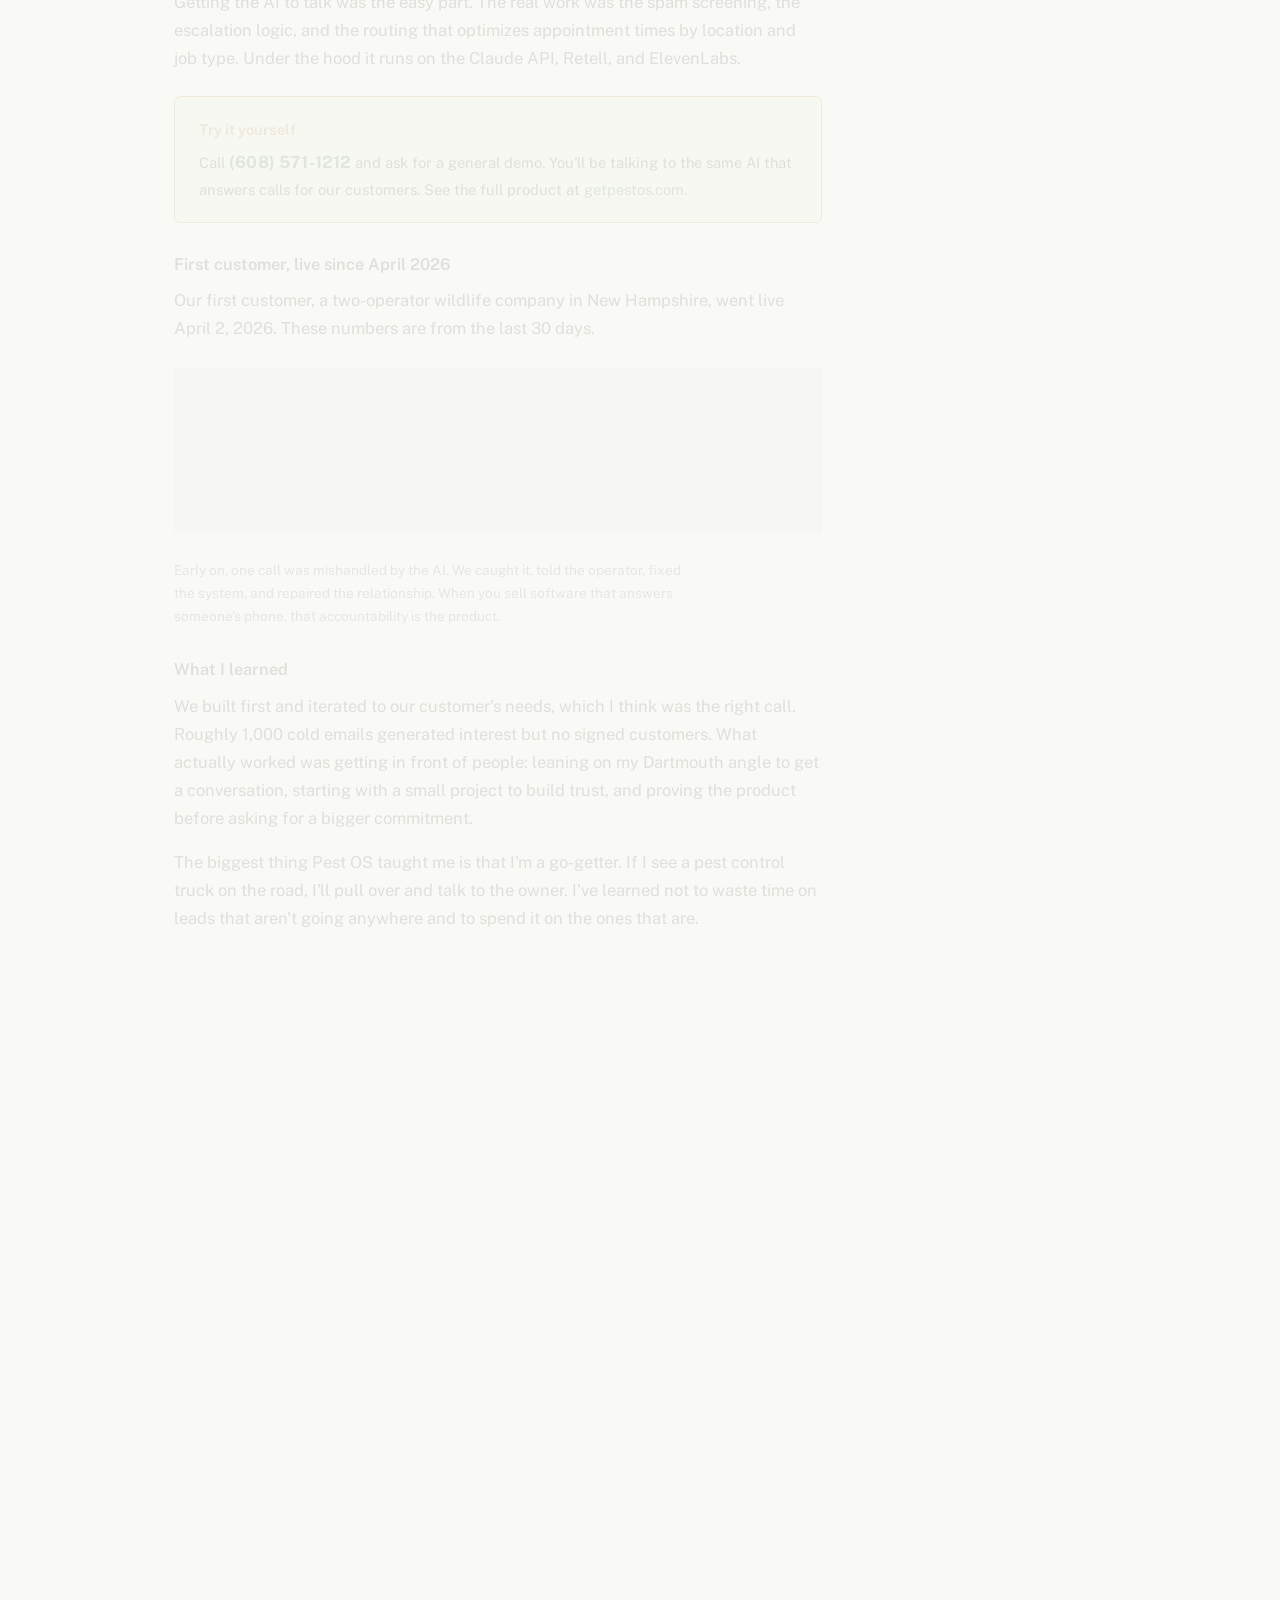
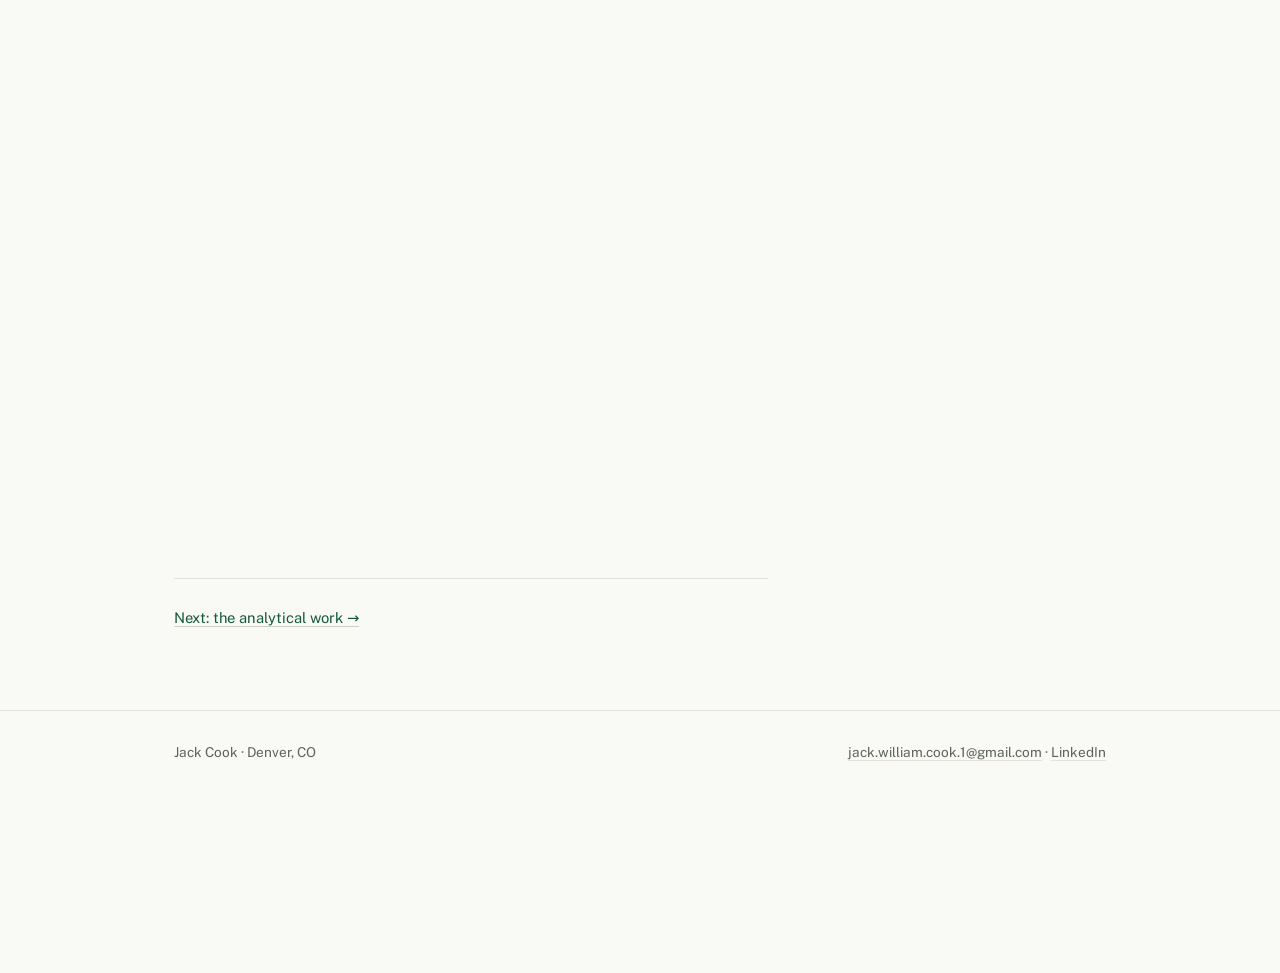
==== commit 0f038144: "Fold Working with AI page into Building and Analysis pages - Pest OS section gains the hard-parts pa" ====
--- a/ai.html
+++ b/ai.html
@@ -2,90 +2,11 @@
 <html lang="en">
 <head>
 <meta charset="UTF-8">
-<meta name="viewport" content="width=device-width, initial-scale=1.0">
-<title>Working with AI &middot; Jack Cook</title>
-<meta name="description" content="How Jack Cook builds with AI, works with it, and thinks about deploying it: products, workflows, and judgment.">
-<link rel="preconnect" href="https://fonts.googleapis.com">
-<link rel="preconnect" href="https://fonts.gstatic.com" crossorigin>
-<link href="https://fonts.googleapis.com/css2?family=Newsreader:opsz,wght@6..72,400;6..72,500;6..72,600&family=Public+Sans:wght@400;500;600&display=swap" rel="stylesheet">
-<link rel="stylesheet" href="styles.css?v=14">
-<script>document.documentElement.classList.add('js')</script>
+<meta http-equiv="refresh" content="0; url=building.html">
+<link rel="canonical" href="https://jackcook.xyz/building.html">
+<title>Jack Cook</title>
 </head>
 <body>
-
-<header class="site">
-  <div class="site-inner">
-    <a class="brand" href="index.html">Jack Cook</a>
-    <nav class="main" aria-label="Main">
-      <a href="index.html">About</a>
-      <a href="building.html">Building</a>
-      <a href="analysis.html">Analysis</a>
-      <a href="ai.html" aria-current="page">Working with AI</a>
-      <a href="resume.html">Resume</a>
-    </nav>
-  </div>
-</header>
-
-<main>
-  <div class="wrap">
-
-    <section>
-      <p class="eyebrow">Working with AI</p>
-      <h1>What I've actually built with it.</h1>
-      <p class="lede">I use Claude and the Claude API daily. Here's what that looks like in practice.</p>
-    </section>
-
-    <section class="project reveal">
-      <div class="body">
-        <h2>Pest OS: a live AI product</h2>
-        <p>Pest OS uses the Claude API and Retell to answer real phone calls for pest and wildlife operators. In the last 30 days it produced 36 likely bookings for our first customer, 18 of them booked straight to the calendar without a human touching the phone. The hard part wasn't getting the AI to talk. It was building the spam screening, the escalation logic, the custom routing that optimizes appointment times by location and job type, and figuring out what to do when it gets a call wrong. Full details on the <a href="building.html">Entrepreneurship page</a>.</p>
-        <div class="try-it">
-          <h3>Try it yourself</h3>
-          <p>Call <a href="tel:+16085711212"><strong>(608) 571-1212</strong></a> and ask for a general demo. You'll be talking to the same AI that answers calls for our customers. See the full product at <a href="https://www.getpestos.com" target="_blank" rel="noopener">getpestos.com</a>.</p>
-        </div>
-      </div>
-      <dl class="facts">
-        <dt>Tools</dt><dd>Claude API, Retell, ElevenLabs</dd>
-        <dt>Status</dt><dd>$6K ARR, live since April 2026</dd>
-      </dl>
-    </section>
-
-    <section class="project reveal">
-      <div class="body">
-        <h2>GHC Partners: outreach pipeline and the hallucination I caught</h2>
-        <p>I built an outreach system for GHC Partners using the Claude API to draft personalized LP emails from parsed family office PDFs. Every email required partner approval before it went out.</p>
-        <p>Partway through the build, the drafts looked great. Clean, confident, personalized. Then I checked whether the personalization was actually correct. It wasn't. The model had been <mark>inventing investment focus areas</mark> that sounded right but weren't in the source documents. I scrapped the automated lines, went through 87 companies by hand against their source PDFs, and ended up with 28 verified focus areas, 59 left blank, and a do-not-contact list flagged in the CRM.</p>
-      </div>
-      <dl class="facts">
-        <dt>Tools</dt><dd>Claude API, Python, Gmail integration</dd>
-        <dt>Scale</dt><dd>~700 contacts, ~300 source PDFs</dd>
-        <dt>Catch</dt><dd>Hallucinated focus areas, caught by manual review</dd>
-      </dl>
-    </section>
-
-    <section class="project reveal">
-      <div class="body">
-        <h2>Research and analysis</h2>
-        <p>I used Claude Code to write and debug the Python that processed 23,470 SEC filings for my <a href="analysis.html">finance paper</a>. Claude helped draft visualizations for the <a href="analysis.html#callaway">Callaway deck</a>, which discloses AI usage in the appendix. I use Claude Code daily for building workflows, writing scripts, and working through problems faster than I could alone. The analysis, the strategy, and the writing are mine.</p>
-      </div>
-      <dl class="facts">
-        <dt>Tools</dt><dd>Claude Code, Claude API, Python, Stata</dd>
-        <dt>Disclosure</dt><dd>AI use disclosed specifically, every time</dd>
-      </dl>
-    </section>
-
-    <p class="next"><a href="resume.html">Next: resume &rarr;</a></p>
-
-  </div>
-</main>
-
-<footer class="site">
-  <div class="foot-inner">
-    <span>Jack Cook &middot; Denver, CO</span>
-    <span><a href="mailto:jack.william.cook.1@gmail.com">jack.william.cook.1@gmail.com</a> &middot; <a href="https://www.linkedin.com/in/jack-w-cook">LinkedIn</a></span>
-  </div>
-</footer>
-
-<script src="main.js"></script>
+<p><a href="building.html">This page has moved.</a></p>
 </body>
 </html>
